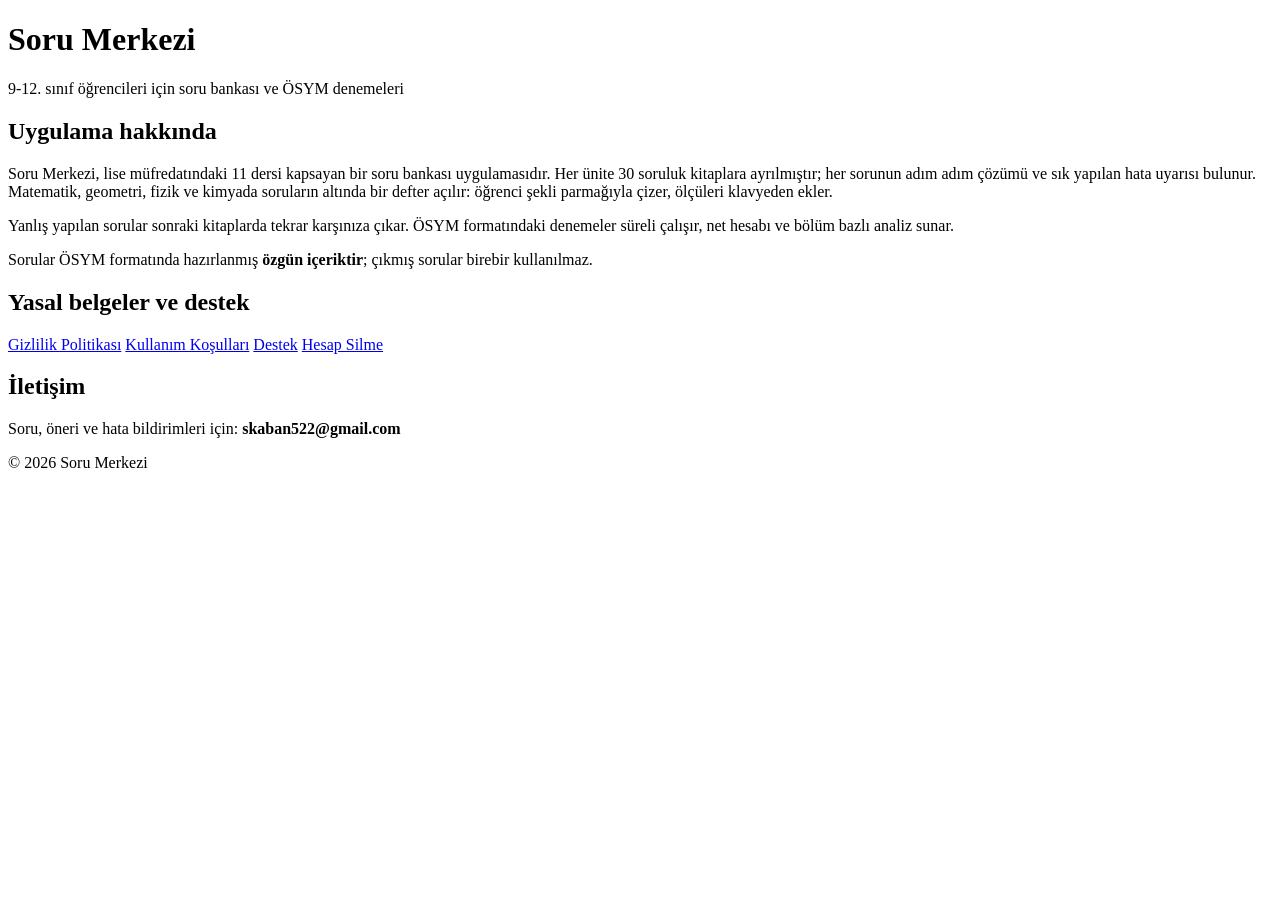
==== index.html @ 7f56e321 "Add files via upload" ====
<!DOCTYPE html>
<html lang="tr">
<head>
<meta charset="utf-8">
<meta name="viewport" content="width=device-width, initial-scale=1">
<title>Soru Merkezi</title>
<meta name="description" content="9-12. sınıf öğrencileri için ÖSYM odaklı soru bankası ve deneme uygulaması.">
<link rel="stylesheet" href="stil.css">
</head>
<body>

<header>
  <div class="ic">
    <h1>Soru Merkezi</h1>
    <p>9-12. sınıf öğrencileri için soru bankası ve ÖSYM denemeleri</p>
  </div>
</header>

<main>
  <div class="kart">
    <h2>Uygulama hakkında</h2>
    <p>
      Soru Merkezi, lise müfredatındaki 11 dersi kapsayan bir soru bankası
      uygulamasıdır. Her ünite 30 soruluk kitaplara ayrılmıştır; her sorunun
      adım adım çözümü ve sık yapılan hata uyarısı bulunur. Matematik, geometri,
      fizik ve kimyada soruların altında bir defter açılır: öğrenci şekli
      parmağıyla çizer, ölçüleri klavyeden ekler.
    </p>
    <p>
      Yanlış yapılan sorular sonraki kitaplarda tekrar karşınıza çıkar. ÖSYM
      formatındaki denemeler süreli çalışır, net hesabı ve bölüm bazlı analiz sunar.
    </p>
    <p>
      Sorular ÖSYM formatında hazırlanmış <strong>özgün içeriktir</strong>;
      çıkmış sorular birebir kullanılmaz.
    </p>
  </div>

  <div class="kart">
    <h2>Yasal belgeler ve destek</h2>
    <div class="baglantilar">
      <a href="gizlilik.html">Gizlilik Politikası</a>
      <a class="ikincil" href="kullanim-kosullari.html">Kullanım Koşulları</a>
      <a class="ikincil" href="destek.html">Destek</a>
      <a class="ikincil" href="hesap-silme.html">Hesap Silme</a>
    </div>
  </div>

  <div class="kart">
    <h2>İletişim</h2>
    <p>
      Soru, öneri ve hata bildirimleri için:
      <strong>skaban522@gmail.com</strong>
    </p>
  </div>
</main>

<footer>© <span id="yil">2026</span> Soru Merkezi</footer>
<script>document.getElementById('yil').textContent = new Date().getFullYear();</script>

</body>
</html>
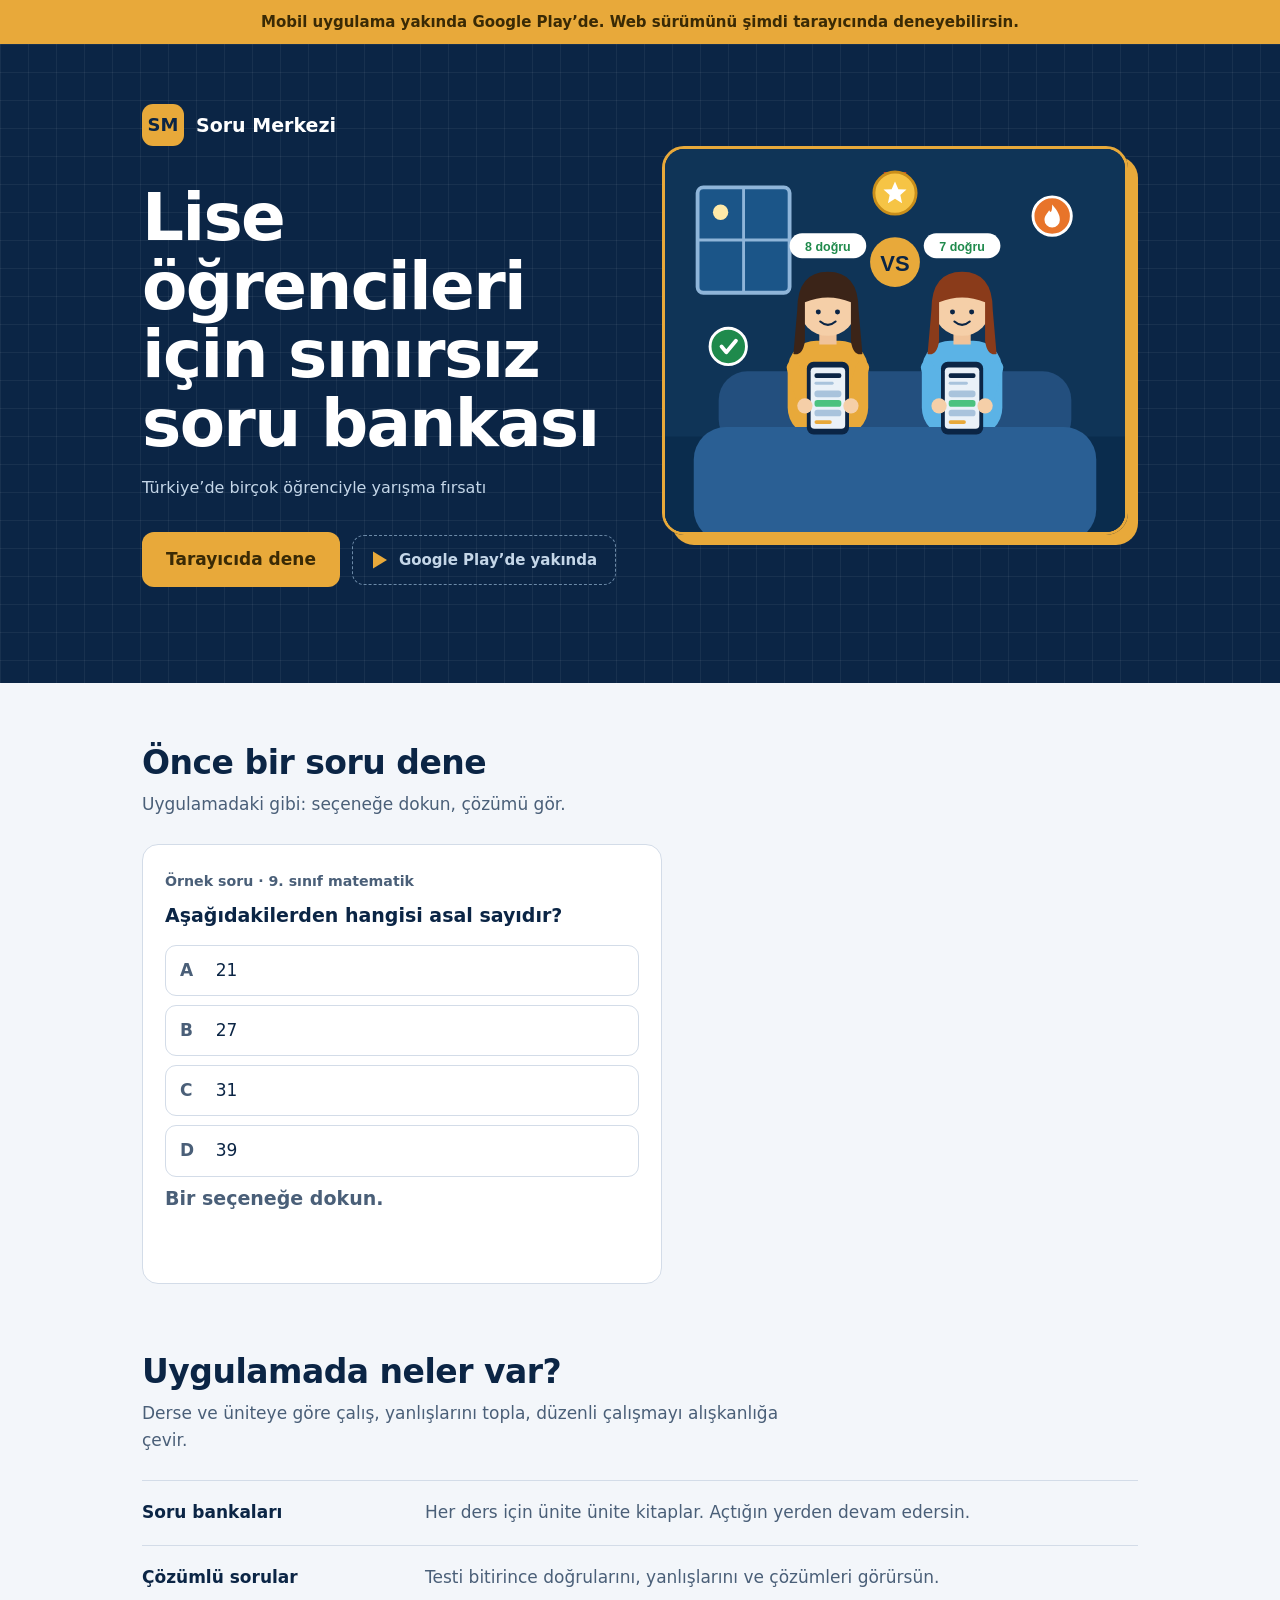
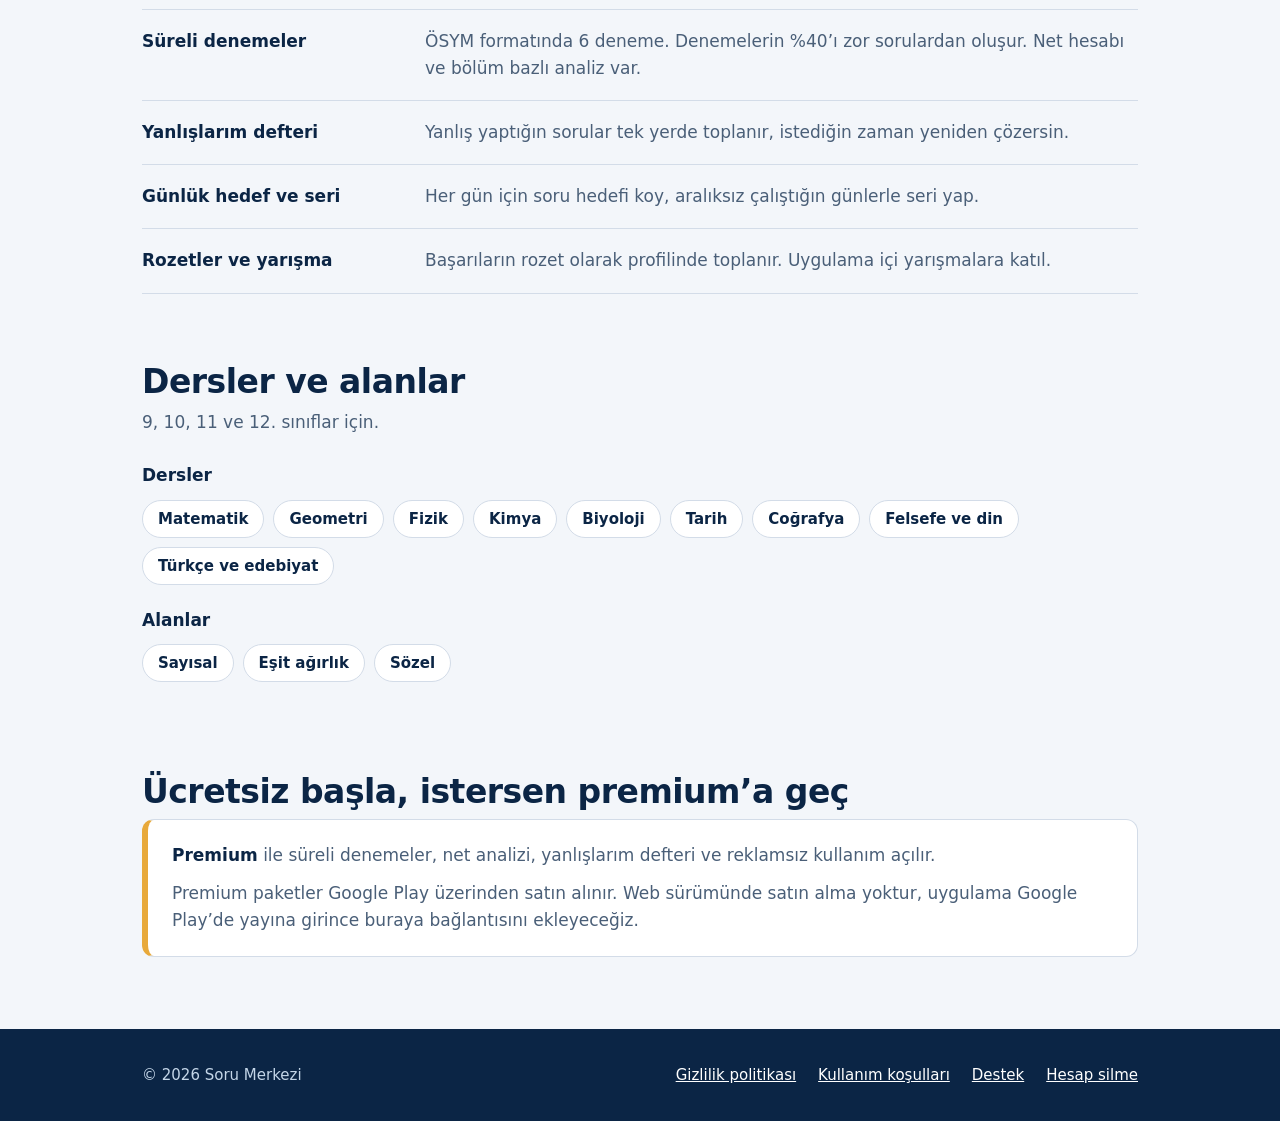
==== commit 38285669: "Add files via upload" ====
--- a/index.html
+++ b/index.html
@@ -3,60 +3,201 @@
 <head>
 <meta charset="utf-8">
 <meta name="viewport" content="width=device-width, initial-scale=1">
-<title>Soru Merkezi</title>
-<meta name="description" content="9-12. sınıf öğrencileri için ÖSYM odaklı soru bankası ve deneme uygulaması.">
-<link rel="stylesheet" href="stil.css">
+<title>Soru Merkezi | 9–12. sınıf soru bankası ve denemeler</title>
+<meta name="description" content="9–12. sınıf müfredatına uygun soru bankaları, ÖSYM formatında süreli denemeler ve çözümler. Soru Merkezi’ni tarayıcıdan hemen dene.">
+<meta property="og:title" content="Soru Merkezi">
+<meta property="og:description" content="9–12. sınıf soru bankaları ve ÖSYM formatında denemeler. Tarayıcıdan hemen dene.">
+<meta property="og:type" content="website">
+<link rel="icon" href="data:image/svg+xml,%3Csvg xmlns='http://www.w3.org/2000/svg' viewBox='0 0 64 64'%3E%3Crect width='64' height='64' rx='14' fill='%23e8a93a'/%3E%3Ctext x='32' y='43' font-size='28' font-weight='700' text-anchor='middle' font-family='Arial' fill='%230b2545'%3ESM%3C/text%3E%3C/svg%3E">
+<style>
+:root{
+  --navy:#0b2545; --navy2:#0f3457; --amber:#e8a93a; --amber-ink:#3a2a05;
+  --bg:#f3f6fa; --surface:#ffffff; --text:#0b2545; --muted:#4a5f78; --line:#d3dce8;
+  --ok:#1f8a4c; --bad:#c0392b;
+  --font:system-ui,-apple-system,"Segoe UI",Roboto,Arial,sans-serif;
+}
+@media (prefers-color-scheme:dark){
+  :root{--bg:#07182e; --surface:#0f3457; --text:#eaf1f8; --muted:#a9c3dc; --line:#23486e; --ok:#4cc27f; --bad:#ff8a7a;}
+}
+*{box-sizing:border-box}
+html{scroll-behavior:smooth}
+body{margin:0;font-family:var(--font);background:var(--bg);color:var(--text);line-height:1.6;font-size:17px}
+a{color:inherit}
+:focus-visible{outline:3px solid var(--amber);outline-offset:3px}
+.wrap{max-width:1040px;margin:0 auto;padding:0 22px}
+
+.notice{background:var(--amber);color:var(--amber-ink);font-size:15px;font-weight:600;text-align:center;padding:10px 16px}
+
+.hero{background:var(--navy);color:#fff;
+  background-image:linear-gradient(rgba(255,255,255,.055) 1px,transparent 1px),linear-gradient(90deg,rgba(255,255,255,.055) 1px,transparent 1px);
+  background-size:28px 28px}
+.hero .wrap{display:grid;gap:44px;padding-top:44px;padding-bottom:72px}
+@media (min-width:880px){.hero .wrap{grid-template-columns:1fr 1fr;align-items:center;padding-top:60px;padding-bottom:96px}}
+.brand{display:flex;align-items:center;gap:12px;margin-bottom:38px;font-weight:800;font-size:19px}
+.logo{width:42px;height:42px;border-radius:11px;background:var(--amber);color:var(--navy);display:grid;place-items:center;font-weight:800;font-size:18px}
+h1{font-size:clamp(38px,6.2vw,66px);line-height:1.04;letter-spacing:-.025em;margin:0 0 16px;font-weight:900}
+.tag{font-size:16px;color:#c4d6e8;margin:0 0 32px}
+.art{border-radius:22px;overflow:hidden;border:3px solid var(--amber);box-shadow:10px 10px 0 var(--amber);margin:0 10px 10px 0}
+.art svg{display:block;width:100%;height:auto}
+.actions{display:flex;flex-wrap:wrap;gap:12px;align-items:center}
+.btn{display:inline-block;background:var(--amber);color:var(--amber-ink);font-weight:800;text-decoration:none;padding:14px 24px;border-radius:12px}
+.btn:hover{filter:brightness(1.07)}
+.play{display:inline-flex;align-items:center;gap:10px;border:1.5px dashed #6c8aa8;color:#c4d6e8;padding:12px 18px;border-radius:12px;font-weight:600;font-size:15px}
+
+.q{max-width:520px;background:var(--surface);color:var(--text);border-radius:16px;padding:22px;border:1px solid var(--line)}
+.q small{color:var(--muted);font-weight:600}
+.q p{margin:8px 0 16px;font-size:19px;font-weight:700;line-height:1.4}
+.opts{display:grid;gap:9px}
+.opt{font:inherit;text-align:left;cursor:pointer;background:transparent;color:inherit;border:1.5px solid var(--line);border-radius:11px;padding:11px 14px;display:flex;gap:12px}
+.opt b{width:1.4em;color:var(--muted)}
+.opt:hover{border-color:var(--amber)}
+.opt.ok{border-color:var(--ok);background:color-mix(in srgb,var(--ok) 14%,transparent)}
+.opt.bad{border-color:var(--bad);background:color-mix(in srgb,var(--bad) 12%,transparent)}
+.fb{min-height:3.2em;margin:14px 0 0;font-size:15px;color:var(--muted)}
+.fb strong.ok{color:var(--ok)} .fb strong.bad{color:var(--bad)}
+
+section{padding:60px 0 8px}
+h2{font-size:clamp(25px,3.6vw,33px);line-height:1.2;letter-spacing:-.015em;margin:0 0 8px}
+.sub{color:var(--muted);margin:0 0 26px;max-width:38em}
+dl{margin:0;border-bottom:1px solid var(--line)}
+.row{display:grid;gap:4px 28px;padding:18px 0;border-top:1px solid var(--line)}
+@media (min-width:720px){.row{grid-template-columns:15em 1fr}}
+dt{font-weight:800}
+dd{margin:0;color:var(--muted)}
+.chips{display:flex;flex-wrap:wrap;gap:9px;margin:0 0 22px;padding:0;list-style:none}
+.chips li{border:1.5px solid var(--line);border-radius:999px;padding:6px 15px;font-weight:600;font-size:15px;background:var(--surface)}
+.label{font-weight:800;margin:0 0 10px}
+.premium{background:var(--surface);border:1px solid var(--line);border-left:6px solid var(--amber);border-radius:12px;padding:22px 24px}
+.premium p{margin:0 0 10px;color:var(--muted)} .premium p:last-child{margin:0}
+.premium strong{color:var(--text)}
+
+footer{margin-top:64px;background:var(--navy);color:#c4d6e8;padding:34px 0;font-size:15px}
+footer .wrap{display:flex;flex-wrap:wrap;gap:14px 26px;justify-content:space-between;align-items:center}
+footer nav{display:flex;flex-wrap:wrap;gap:8px 22px}
+footer a{color:#fff}
+</style>
 </head>
 <body>
 
-<header>
-  <div class="ic">
-    <h1>Soru Merkezi</h1>
-    <p>9-12. sınıf öğrencileri için soru bankası ve ÖSYM denemeleri</p>
+<div class="notice">Mobil uygulama yakında Google Play’de. Web sürümünü şimdi tarayıcında deneyebilirsin.</div>
+
+<header class="hero">
+  <div class="wrap">
+    <div>
+      <div class="brand"><span class="logo">SM</span>Soru Merkezi</div>
+      <h1>Lise öğrencileri için sınırsız soru bankası</h1>
+      <p class="tag">Türkiye’de birçok öğrenciyle yarışma fırsatı</p>
+      <div class="actions">
+        <a class="btn" href="uygulama/">Tarayıcıda dene</a>
+        <span class="play"><svg width="18" height="20" viewBox="0 0 18 20" aria-hidden="true"><path d="M2 1.5L16 10L2 18.5Z" fill="#e8a93a"/></svg>Google Play’de yakında</span>
+      </div>
+    </div>
+
+    <div class="art"><svg viewBox="0 0 480 400" role="img" aria-label="İki öğrenci evde kanepede telefonlarıyla soru çözerek yarışıyor, çevrelerinde rozetler var">
+<defs><g id="ph"><rect width="44" height="76" rx="7" fill="#0b2545"/><rect x="4" y="6" width="36" height="64" rx="4" fill="#eaf1f8"/><rect x="8" y="12" width="28" height="5" rx="2" fill="#0b2545"/><rect x="8" y="21" width="20" height="3" rx="1.5" fill="#a9c3dc"/><rect x="8" y="30" width="28" height="7" rx="3" fill="#a9c3dc"/><rect x="8" y="40" width="28" height="7" rx="3" fill="#4cc27f"/><rect x="8" y="50" width="28" height="7" rx="3" fill="#a9c3dc"/><rect x="8" y="61" width="18" height="4" rx="2" fill="#e8a93a"/></g></defs>
+<rect width="480" height="400" fill="#0f3457"/><rect y="300" width="480" height="100" fill="#0a2c4d"/>
+<rect x="34" y="40" width="96" height="110" rx="6" fill="#1b5588" stroke="#8fb5d9" stroke-width="4"/><path d="M82 40V150M34 95H130" stroke="#8fb5d9" stroke-width="3"/><circle cx="58" cy="66" r="8" fill="#ffe9a8"/>
+<rect x="56" y="232" width="368" height="80" rx="30" fill="#234f7e"/>
+<rect x="128" y="200" width="84" height="100" rx="30" fill="#e8a93a"/><rect x="161" y="186" width="18" height="18" fill="#f0c39a"/><circle cx="170" cy="165" r="30" fill="#f5cfa8"/>
+<path d="M138 168Q138 128 170 128Q202 128 202 168L206 214Q196 216 194 200L194 160Q170 150 146 160L146 200Q144 216 134 214Z" fill="#3b2418"/>
+<circle cx="160" cy="170" r="2.6" fill="#0b2545"/><circle cx="180" cy="170" r="2.6" fill="#0b2545"/><path d="M162 180Q170 187 178 180" stroke="#0b2545" stroke-width="2.2" fill="none" stroke-linecap="round"/>
+<rect x="268" y="200" width="84" height="100" rx="30" fill="#5bb3e6"/><rect x="301" y="186" width="18" height="18" fill="#f0c39a"/><circle cx="310" cy="165" r="30" fill="#f5cfa8"/>
+<path d="M278 168Q278 128 310 128Q342 128 342 168L346 214Q336 216 334 200L334 160Q310 150 286 160L286 200Q284 216 274 214Z" fill="#8a3b1a"/>
+<circle cx="300" cy="170" r="2.6" fill="#0b2545"/><circle cx="320" cy="170" r="2.6" fill="#0b2545"/><path d="M302 180Q310 187 318 180" stroke="#0b2545" stroke-width="2.2" fill="none" stroke-linecap="round"/>
+<rect x="30" y="290" width="420" height="120" rx="34" fill="#2a5f94"/>
+<path d="M134 228L146 268M206 228L194 268" stroke="#e8a93a" stroke-width="14" stroke-linecap="round"/><path d="M274 228L286 268M346 228L334 268" stroke="#5bb3e6" stroke-width="14" stroke-linecap="round"/>
+<use href="#ph" x="148" y="222"/><use href="#ph" x="288" y="222"/>
+<circle cx="146" cy="268" r="8" fill="#f5cfa8"/><circle cx="194" cy="268" r="8" fill="#f5cfa8"/><circle cx="286" cy="268" r="8" fill="#f5cfa8"/><circle cx="334" cy="268" r="8" fill="#f5cfa8"/>
+<rect x="130" y="88" width="80" height="26" rx="13" fill="#fff"/><text x="170" y="106" font-size="13" font-weight="700" text-anchor="middle" fill="#1f8a4c" font-family="Arial,sans-serif">8 doğru</text>
+<rect x="270" y="88" width="80" height="26" rx="13" fill="#fff"/><text x="310" y="106" font-size="13" font-weight="700" text-anchor="middle" fill="#1f8a4c" font-family="Arial,sans-serif">7 doğru</text>
+<circle cx="240" cy="118" r="26" fill="#e8a93a"/><text x="240" y="127" font-size="23" font-weight="900" text-anchor="middle" fill="#0b2545" font-family="Arial,sans-serif">VS</text>
+<g transform="translate(240 46)"><path d="M-12-22L0 2L12-22Z" fill="#c0392b"/><circle r="22" fill="#f6c445" stroke="#c98e1a" stroke-width="3"/><polygon points="0,-12 3.5,-4 12,-3.7 5.6,2 7.4,10.5 0,5.8 -7.4,10.5 -5.6,2 -12,-3.7 -3.5,-4" fill="#fff"/></g>
+<g transform="translate(404 70)"><circle r="20" fill="#e8742a" stroke="#fff" stroke-width="3"/><path d="M0-12C6-5 8-1 8 4A8 8 0 0 1-8 4C-8 0-5-3-3-6C-2-3 0-3 0-12Z" fill="#fff"/></g>
+<g transform="translate(66 206)"><circle r="19" fill="#1f8a4c" stroke="#fff" stroke-width="3"/><path d="M-7 0L-2 6L8-6" stroke="#fff" stroke-width="4" fill="none" stroke-linecap="round" stroke-linejoin="round"/></g>
+</svg></div>
   </div>
 </header>
 
-<main>
-  <div class="kart">
-    <h2>Uygulama hakkında</h2>
-    <p>
-      Soru Merkezi, lise müfredatındaki 11 dersi kapsayan bir soru bankası
-      uygulamasıdır. Her ünite 30 soruluk kitaplara ayrılmıştır; her sorunun
-      adım adım çözümü ve sık yapılan hata uyarısı bulunur. Matematik, geometri,
-      fizik ve kimyada soruların altında bir defter açılır: öğrenci şekli
-      parmağıyla çizer, ölçüleri klavyeden ekler.
-    </p>
-    <p>
-      Yanlış yapılan sorular sonraki kitaplarda tekrar karşınıza çıkar. ÖSYM
-      formatındaki denemeler süreli çalışır, net hesabı ve bölüm bazlı analiz sunar.
-    </p>
-    <p>
-      Sorular ÖSYM formatında hazırlanmış <strong>özgün içeriktir</strong>;
-      çıkmış sorular birebir kullanılmaz.
-    </p>
+<main class="wrap">
+  <section>
+    <h2>Önce bir soru dene</h2>
+    <p class="sub">Uygulamadaki gibi: seçeneğe dokun, çözümü gör.</p>
+    <div class="q" aria-labelledby="qt">
+      <small id="qt">Örnek soru · 9. sınıf matematik</small>
+      <p>Aşağıdakilerden hangisi asal sayıdır?</p>
+      <div class="opts" id="opts">
+        <button class="opt" type="button" data-ok="0"><b>A</b>21</button>
+        <button class="opt" type="button" data-ok="0"><b>B</b>27</button>
+        <button class="opt" type="button" data-ok="1"><b>C</b>31</button>
+        <button class="opt" type="button" data-ok="0"><b>D</b>39</button>
+      </div>
+      <p class="fb" id="fb" aria-live="polite">Bir seçeneğe dokun.</p>
+    </div>
+  </section>
+
+  <section>
+    <h2>Uygulamada neler var?</h2>
+    <p class="sub">Derse ve üniteye göre çalış, yanlışlarını topla, düzenli çalışmayı alışkanlığa çevir.</p>
+    <dl>
+      <div class="row"><dt>Soru bankaları</dt><dd>Her ders için ünite ünite kitaplar. Açtığın yerden devam edersin.</dd></div>
+      <div class="row"><dt>Çözümlü sorular</dt><dd>Testi bitirince doğrularını, yanlışlarını ve çözümleri görürsün.</dd></div>
+      <div class="row"><dt>Süreli denemeler</dt><dd>ÖSYM formatında 6 deneme. Denemelerin %40’ı zor sorulardan oluşur. Net hesabı ve bölüm bazlı analiz var.</dd></div>
+      <div class="row"><dt>Yanlışlarım defteri</dt><dd>Yanlış yaptığın sorular tek yerde toplanır, istediğin zaman yeniden çözersin.</dd></div>
+      <div class="row"><dt>Günlük hedef ve seri</dt><dd>Her gün için soru hedefi koy, aralıksız çalıştığın günlerle seri yap.</dd></div>
+      <div class="row"><dt>Rozetler ve yarışma</dt><dd>Başarıların rozet olarak profilinde toplanır. Uygulama içi yarışmalara katıl.</dd></div>
+    </dl>
+  </section>
+
+  <section>
+    <h2>Dersler ve alanlar</h2>
+    <p class="sub">9, 10, 11 ve 12. sınıflar için.</p>
+    <p class="label">Dersler</p>
+    <ul class="chips">
+      <li>Matematik</li><li>Geometri</li><li>Fizik</li><li>Kimya</li><li>Biyoloji</li>
+      <li>Tarih</li><li>Coğrafya</li><li>Felsefe ve din</li><li>Türkçe ve edebiyat</li>
+    </ul>
+    <p class="label">Alanlar</p>
+    <ul class="chips"><li>Sayısal</li><li>Eşit ağırlık</li><li>Sözel</li></ul>
+  </section>
+
+  <section>
+    <h2>Ücretsiz başla, istersen premium’a geç</h2>
+    <div class="premium">
+      <p><strong>Premium</strong> ile süreli denemeler, net analizi, yanlışlarım defteri ve reklamsız kullanım açılır.</p>
+      <p>Premium paketler Google Play üzerinden satın alınır. Web sürümünde satın alma yoktur, uygulama Google Play’de yayına girince buraya bağlantısını ekleyeceğiz.</p>
+    </div>
+  </section>
+</main>
+
+<footer>
+  <div class="wrap">
+    <span>© 2026 Soru Merkezi</span>
+    <nav aria-label="Alt bağlantılar">
+      <a href="gizlilik.html">Gizlilik politikası</a>
+      <a href="kullanim-kosullari.html">Kullanım koşulları</a>
+      <a href="destek.html">Destek</a>
+      <a href="hesap-silme.html">Hesap silme</a>
+    </nav>
   </div>
-
-  <div class="kart">
-    <h2>Yasal belgeler ve destek</h2>
-    <div class="baglantilar">
-      <a href="gizlilik.html">Gizlilik Politikası</a>
-      <a class="ikincil" href="kullanim-kosullari.html">Kullanım Koşulları</a>
-      <a class="ikincil" href="destek.html">Destek</a>
-      <a class="ikincil" href="hesap-silme.html">Hesap Silme</a>
-    </div>
-  </div>
-
-  <div class="kart">
-    <h2>İletişim</h2>
-    <p>
-      Soru, öneri ve hata bildirimleri için:
-      <strong>skaban522@gmail.com</strong>
-    </p>
-  </div>
-</main>
-
-<footer>© <span id="yil">2026</span> Soru Merkezi</footer>
-<script>document.getElementById('yil').textContent = new Date().getFullYear();</script>
-
+</footer>
+
+<script>
+(function () {
+  var opts = document.querySelectorAll('.opt');
+  var fb = document.getElementById('fb');
+  opts.forEach(function (b) {
+    b.addEventListener('click', function () {
+      opts.forEach(function (o) { o.classList.remove('ok', 'bad'); });
+      if (b.dataset.ok === '1') {
+        b.classList.add('ok');
+        fb.innerHTML = '<strong class="ok">Doğru.</strong> 31’in 1’den ve kendisinden başka böleni yoktur.';
+      } else {
+        b.classList.add('bad');
+        fb.innerHTML = '<strong class="bad">Yanlış.</strong> 21, 27 ve 39 sayıları 3’e tam bölünür, bu yüzden asal değildir.';
+      }
+    });
+  });
+})();
+</script>
 </body>
 </html>
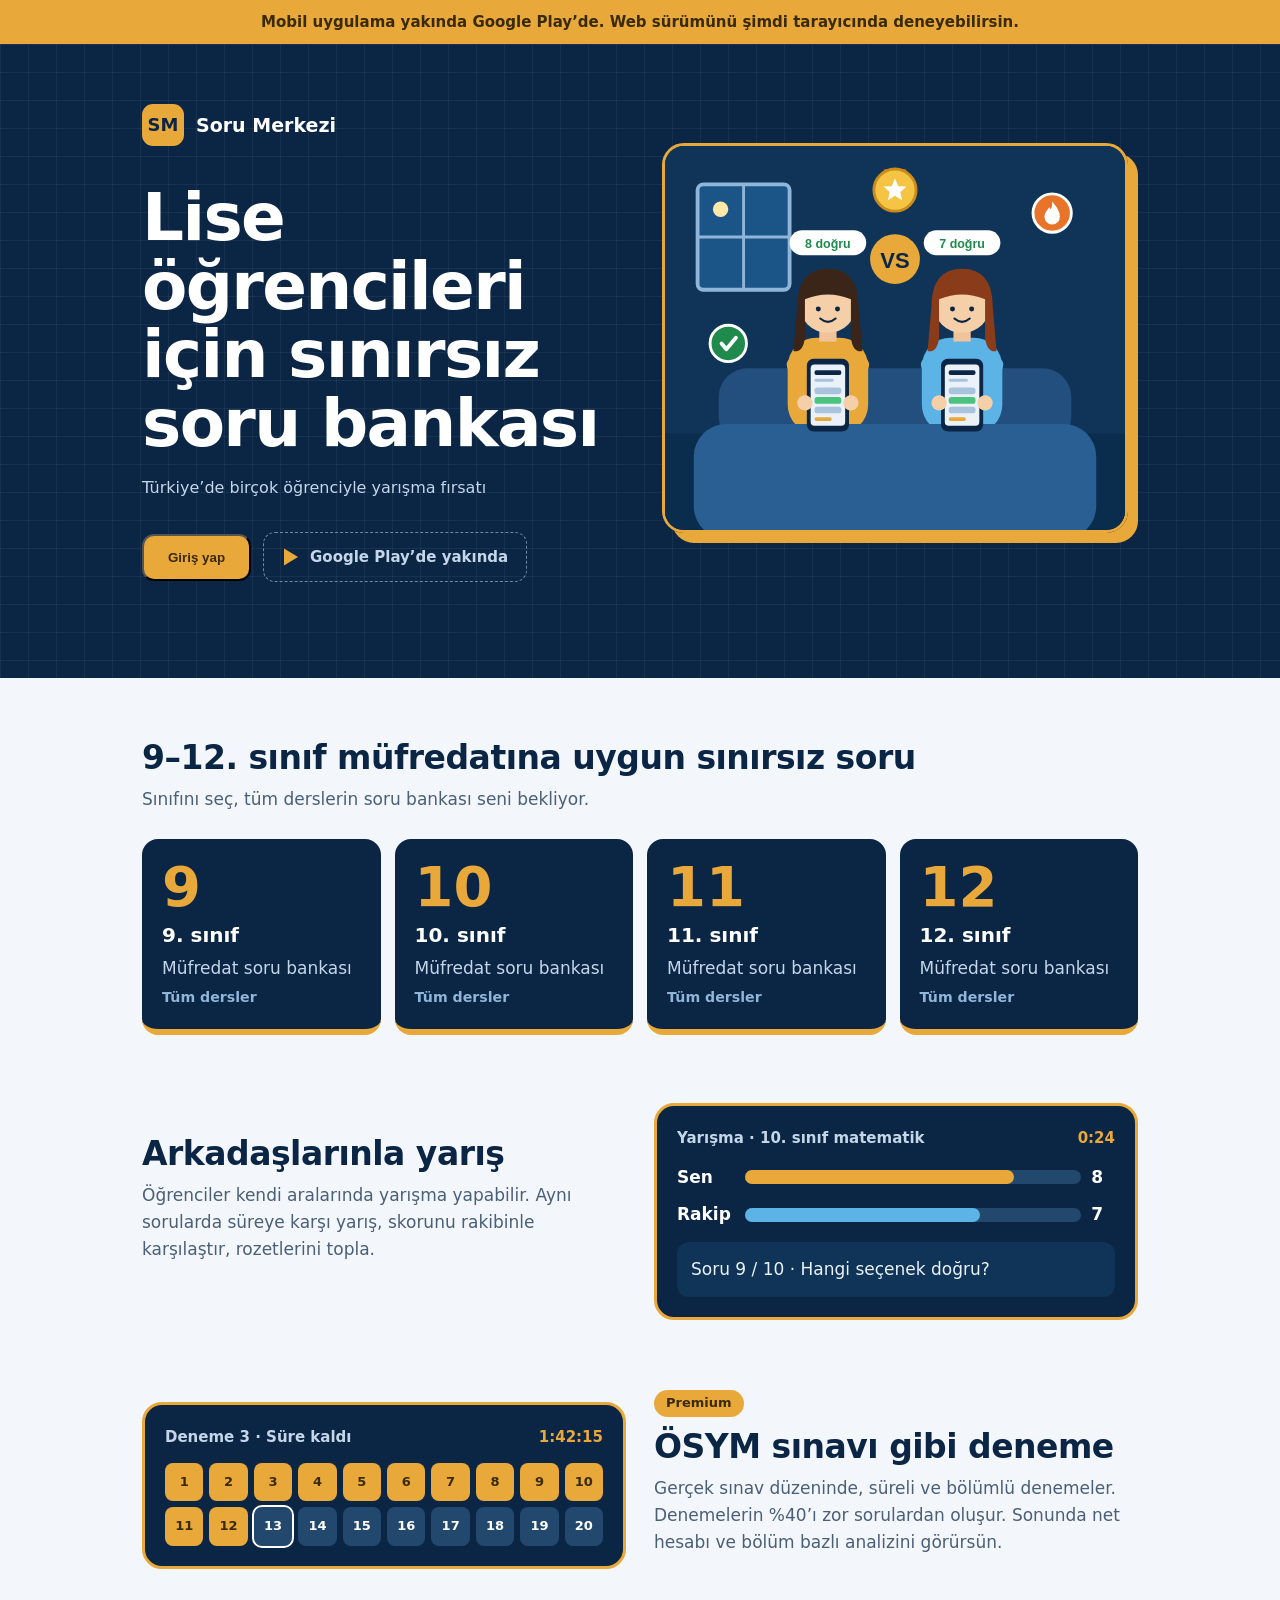
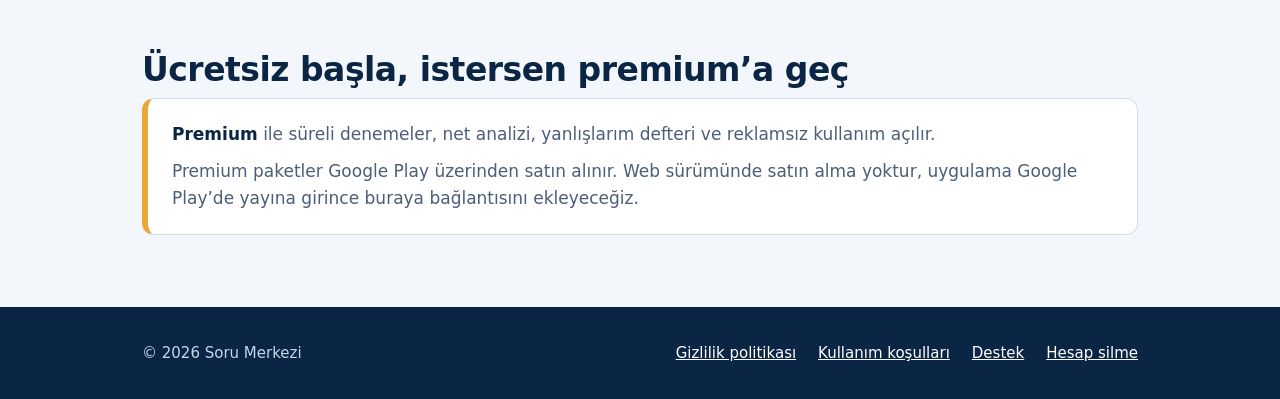
==== commit 6fbebe3e: "Add files via upload" ====
--- a/index.html
+++ b/index.html
@@ -39,6 +39,15 @@
 .tag{font-size:16px;color:#c4d6e8;margin:0 0 32px}
 .art{border-radius:22px;overflow:hidden;border:3px solid var(--amber);box-shadow:10px 10px 0 var(--amber);margin:0 10px 10px 0}
 .art svg{display:block;width:100%;height:auto}
+[hidden]{display:none!important}
+.giris{display:grid;gap:10px;max-width:420px;margin:0 0 20px}
+.giris label{font-size:14px;font-weight:600;color:#c4d6e8}
+.giris input,.giris select{width:100%;font:inherit;font-size:16px;color:#fff;background:var(--navy2);border:1.5px solid #23486e;border-radius:11px;padding:12px 14px}
+.giris input::placeholder{color:#7e9bb8}
+.giris .btn{border:0;font:inherit;font-weight:800;cursor:pointer;width:100%}
+.err{min-height:1.4em;margin:0;font-size:14px;font-weight:600;color:#ffd0c8}
+.hos{margin:0 0 20px}.hos p{margin:0 0 12px;font-size:18px;font-weight:700}
+.hos button.lnk{background:none;border:0;color:#c4d6e8;font:inherit;font-size:14px;text-decoration:underline;cursor:pointer;margin-left:12px}
 .actions{display:flex;flex-wrap:wrap;gap:12px;align-items:center}
 .btn{display:inline-block;background:var(--amber);color:var(--amber-ink);font-weight:800;text-decoration:none;padding:14px 24px;border-radius:12px}
 .btn:hover{filter:brightness(1.07)}
@@ -71,6 +80,28 @@
 .premium p{margin:0 0 10px;color:var(--muted)} .premium p:last-child{margin:0}
 .premium strong{color:var(--text)}
 
+.sinif{display:grid;grid-template-columns:repeat(auto-fit,minmax(210px,1fr));gap:14px}
+.tile{font:inherit;text-align:left;cursor:pointer;background:var(--navy);color:#fff;border:0;border-bottom:6px solid var(--amber);border-radius:16px;padding:20px;display:grid;gap:4px}
+.tile:hover{transform:translateY(-3px)}
+.tile .n{font-size:56px;font-weight:900;line-height:1;color:var(--amber)}
+.tile strong{font-size:20px}.tile em{font-style:normal;color:#c4d6e8}.tile small{color:#8fb5d9;font-weight:600}
+.two{display:grid;gap:28px;align-items:center}
+@media (min-width:820px){.two{grid-template-columns:1fr 1fr}.rev .mock{order:-1}}
+.mock{background:var(--navy);color:#fff;border:3px solid var(--amber);border-radius:20px;padding:20px}
+.mock h3{margin:0 0 14px;font-size:15px;color:#c4d6e8;font-weight:600;display:flex;justify-content:space-between;gap:12px}
+.timer{font-variant-numeric:tabular-nums;color:var(--amber);font-weight:800}
+.bar{display:grid;grid-template-columns:3.4em 1fr 1.4em;gap:10px;align-items:center;margin:10px 0;font-weight:700}
+.bar span{display:block;height:14px;border-radius:7px;background:#23486e}
+.bar i{display:block;height:14px;border-radius:7px;background:var(--amber)}.bar i.b{background:#5bb3e6}
+.qq{background:var(--navy2);border-radius:12px;padding:14px;margin-top:14px;color:#eaf1f8}
+#bub{display:grid;grid-template-columns:repeat(10,1fr);gap:6px}
+#bub span{aspect-ratio:1;display:grid;place-items:center;border-radius:8px;background:#23486e;font-size:13px;font-weight:700}
+#bub .d{background:var(--amber);color:var(--amber-ink)}#bub .a{outline:2px solid #fff}
+.pill{display:inline-block;background:var(--amber);color:var(--amber-ink);font-weight:800;font-size:13px;border-radius:999px;padding:3px 12px;margin-bottom:10px}
+dialog{border:0;border-radius:18px;padding:26px;width:min(440px,92vw);background:var(--navy);color:#fff}
+dialog::backdrop{background:rgba(5,15,30,.65)}
+dialog h2{color:#fff}dialog .nt{margin:0 0 16px;color:#c4d6e8;font-size:14px}
+dialog .x{background:none;border:0;color:#c4d6e8;font:inherit;text-decoration:underline;cursor:pointer;margin-top:12px}
 footer{margin-top:64px;background:var(--navy);color:#c4d6e8;padding:34px 0;font-size:15px}
 footer .wrap{display:flex;flex-wrap:wrap;gap:14px 26px;justify-content:space-between;align-items:center}
 footer nav{display:flex;flex-wrap:wrap;gap:8px 22px}
@@ -88,7 +119,7 @@
       <h1>Lise öğrencileri için sınırsız soru bankası</h1>
       <p class="tag">Türkiye’de birçok öğrenciyle yarışma fırsatı</p>
       <div class="actions">
-        <a class="btn" href="uygulama/">Tarayıcıda dene</a>
+        <button class="btn" type="button" data-giris>Giriş yap</button>
         <span class="play"><svg width="18" height="20" viewBox="0 0 18 20" aria-hidden="true"><path d="M2 1.5L16 10L2 18.5Z" fill="#e8a93a"/></svg>Google Play’de yakında</span>
       </div>
     </div>
@@ -120,44 +151,39 @@
 
 <main class="wrap">
   <section>
-    <h2>Önce bir soru dene</h2>
-    <p class="sub">Uygulamadaki gibi: seçeneğe dokun, çözümü gör.</p>
-    <div class="q" aria-labelledby="qt">
-      <small id="qt">Örnek soru · 9. sınıf matematik</small>
-      <p>Aşağıdakilerden hangisi asal sayıdır?</p>
-      <div class="opts" id="opts">
-        <button class="opt" type="button" data-ok="0"><b>A</b>21</button>
-        <button class="opt" type="button" data-ok="0"><b>B</b>27</button>
-        <button class="opt" type="button" data-ok="1"><b>C</b>31</button>
-        <button class="opt" type="button" data-ok="0"><b>D</b>39</button>
-      </div>
-      <p class="fb" id="fb" aria-live="polite">Bir seçeneğe dokun.</p>
-    </div>
-  </section>
-
-  <section>
-    <h2>Uygulamada neler var?</h2>
-    <p class="sub">Derse ve üniteye göre çalış, yanlışlarını topla, düzenli çalışmayı alışkanlığa çevir.</p>
-    <dl>
-      <div class="row"><dt>Soru bankaları</dt><dd>Her ders için ünite ünite kitaplar. Açtığın yerden devam edersin.</dd></div>
-      <div class="row"><dt>Çözümlü sorular</dt><dd>Testi bitirince doğrularını, yanlışlarını ve çözümleri görürsün.</dd></div>
-      <div class="row"><dt>Süreli denemeler</dt><dd>ÖSYM formatında 6 deneme. Denemelerin %40’ı zor sorulardan oluşur. Net hesabı ve bölüm bazlı analiz var.</dd></div>
-      <div class="row"><dt>Yanlışlarım defteri</dt><dd>Yanlış yaptığın sorular tek yerde toplanır, istediğin zaman yeniden çözersin.</dd></div>
-      <div class="row"><dt>Günlük hedef ve seri</dt><dd>Her gün için soru hedefi koy, aralıksız çalıştığın günlerle seri yap.</dd></div>
-      <div class="row"><dt>Rozetler ve yarışma</dt><dd>Başarıların rozet olarak profilinde toplanır. Uygulama içi yarışmalara katıl.</dd></div>
-    </dl>
-  </section>
-
-  <section>
-    <h2>Dersler ve alanlar</h2>
-    <p class="sub">9, 10, 11 ve 12. sınıflar için.</p>
-    <p class="label">Dersler</p>
-    <ul class="chips">
-      <li>Matematik</li><li>Geometri</li><li>Fizik</li><li>Kimya</li><li>Biyoloji</li>
-      <li>Tarih</li><li>Coğrafya</li><li>Felsefe ve din</li><li>Türkçe ve edebiyat</li>
-    </ul>
-    <p class="label">Alanlar</p>
-    <ul class="chips"><li>Sayısal</li><li>Eşit ağırlık</li><li>Sözel</li></ul>
+    <h2>9–12. sınıf müfredatına uygun sınırsız soru</h2>
+    <p class="sub">Sınıfını seç, tüm derslerin soru bankası seni bekliyor.</p>
+    <div class="sinif">
+      <button class="tile" type="button" data-giris><span class="n">9</span><strong>9. sınıf</strong><em>Müfredat soru bankası</em><small>Tüm dersler</small></button>
+      <button class="tile" type="button" data-giris><span class="n">10</span><strong>10. sınıf</strong><em>Müfredat soru bankası</em><small>Tüm dersler</small></button>
+      <button class="tile" type="button" data-giris><span class="n">11</span><strong>11. sınıf</strong><em>Müfredat soru bankası</em><small>Tüm dersler</small></button>
+      <button class="tile" type="button" data-giris><span class="n">12</span><strong>12. sınıf</strong><em>Müfredat soru bankası</em><small>Tüm dersler</small></button>
+    </div>
+  </section>
+
+  <section class="two">
+    <div>
+      <h2>Arkadaşlarınla yarış</h2>
+      <p class="sub">Öğrenciler kendi aralarında yarışma yapabilir. Aynı sorularda süreye karşı yarış, skorunu rakibinle karşılaştır, rozetlerini topla.</p>
+    </div>
+    <div class="mock" aria-label="Yarışma ekranı örneği">
+      <h3><span>Yarışma · 10. sınıf matematik</span><span class="timer">0:24</span></h3>
+      <div class="bar"><b>Sen</b><span><i style="width:80%"></i></span><b>8</b></div>
+      <div class="bar"><b>Rakip</b><span><i class="b" style="width:70%"></i></span><b>7</b></div>
+      <div class="qq">Soru 9 / 10 · Hangi seçenek doğru?</div>
+    </div>
+  </section>
+
+  <section class="two rev">
+    <div>
+      <span class="pill">Premium</span>
+      <h2>ÖSYM sınavı gibi deneme</h2>
+      <p class="sub">Gerçek sınav düzeninde, süreli ve bölümlü denemeler. Denemelerin %40’ı zor sorulardan oluşur. Sonunda net hesabı ve bölüm bazlı analizini görürsün.</p>
+    </div>
+    <div class="mock" aria-label="Deneme sınavı ekranı örneği">
+      <h3><span>Deneme 3 · Süre kaldı</span><span class="timer">1:42:15</span></h3>
+      <div id="bub"></div>
+    </div>
   </section>
 
   <section>
@@ -181,22 +207,40 @@
   </div>
 </footer>
 
+<dialog id="dlg">
+  <h2>Giriş yap</h2>
+  <p class="nt">Google (Gmail) ile giriş yakında. Şimdilik ad ve e-postanla başla.</p>
+        <form class="giris" id="giris" novalidate>
+          <label for="gad">Ad soyad</label><input id="gad" autocomplete="name" placeholder="Ahmet Yılmaz">
+          <label for="gmail">E-posta</label><input id="gmail" type="email" autocomplete="email" placeholder="ornek@mail.com">
+          <label for="galan">Alanın</label>
+          <select id="galan"><option>Belirlemedim</option><option>Sayısal</option><option>Eşit Ağırlık</option><option>Sözel</option></select>
+          <p class="err" id="gerr" role="alert"></p>
+          <button class="btn" type="submit">Giriş yap ve başla</button>
+        </form>
+  <button class="x" type="button" id="kapat">Vazgeç</button>
+</dialog>
 <script>
 (function () {
-  var opts = document.querySelectorAll('.opt');
-  var fb = document.getElementById('fb');
-  opts.forEach(function (b) {
-    b.addEventListener('click', function () {
-      opts.forEach(function (o) { o.classList.remove('ok', 'bad'); });
-      if (b.dataset.ok === '1') {
-        b.classList.add('ok');
-        fb.innerHTML = '<strong class="ok">Doğru.</strong> 31’in 1’den ve kendisinden başka böleni yoktur.';
-      } else {
-        b.classList.add('bad');
-        fb.innerHTML = '<strong class="bad">Yanlış.</strong> 21, 27 ve 39 sayıları 3’e tam bölünür, bu yüzden asal değildir.';
-      }
-    });
+  var dlg = document.getElementById('dlg'), form = document.getElementById('giris'), err = document.getElementById('gerr'), girdi = false;
+  try {
+    var ham = localStorage.getItem('flutter.sorumerkezi.v1');
+    if (ham) { var v = JSON.parse(ham); if (typeof v === 'string') v = JSON.parse(v); girdi = !!(v && v.ad); }
+  } catch (e) {}
+  document.querySelectorAll('[data-giris]').forEach(function (b) {
+    if (girdi && b.classList.contains('btn')) b.textContent = 'Uygulamaya git';
+    b.addEventListener('click', function () { if (girdi) location.href = 'uygulama/'; else dlg.showModal(); });
   });
+  document.getElementById('kapat').addEventListener('click', function () { dlg.close(); });
+  form.addEventListener('submit', function (e) {
+    e.preventDefault();
+    var ad = document.getElementById('gad').value.trim(), mail = document.getElementById('gmail').value.trim();
+    if (!ad) { err.textContent = 'Ad soyad alanını doldur.'; return; }
+    if (!/^\S+@\S+\.\S+$/.test(mail)) { err.textContent = 'E-posta adresi ornek@mail.com biçiminde olmalı.'; return; }
+    location.href = 'uygulama/?ad=' + encodeURIComponent(ad) + '&mail=' + encodeURIComponent(mail) + '&alan=' + encodeURIComponent(document.getElementById('galan').value);
+  });
+  var g = document.getElementById('bub');
+  for (var i = 1; i <= 20; i++) { var s = document.createElement('span'); s.textContent = i; if (i <= 12) s.className = 'd'; else if (i === 13) s.className = 'a'; g.appendChild(s); }
 })();
 </script>
 </body>
